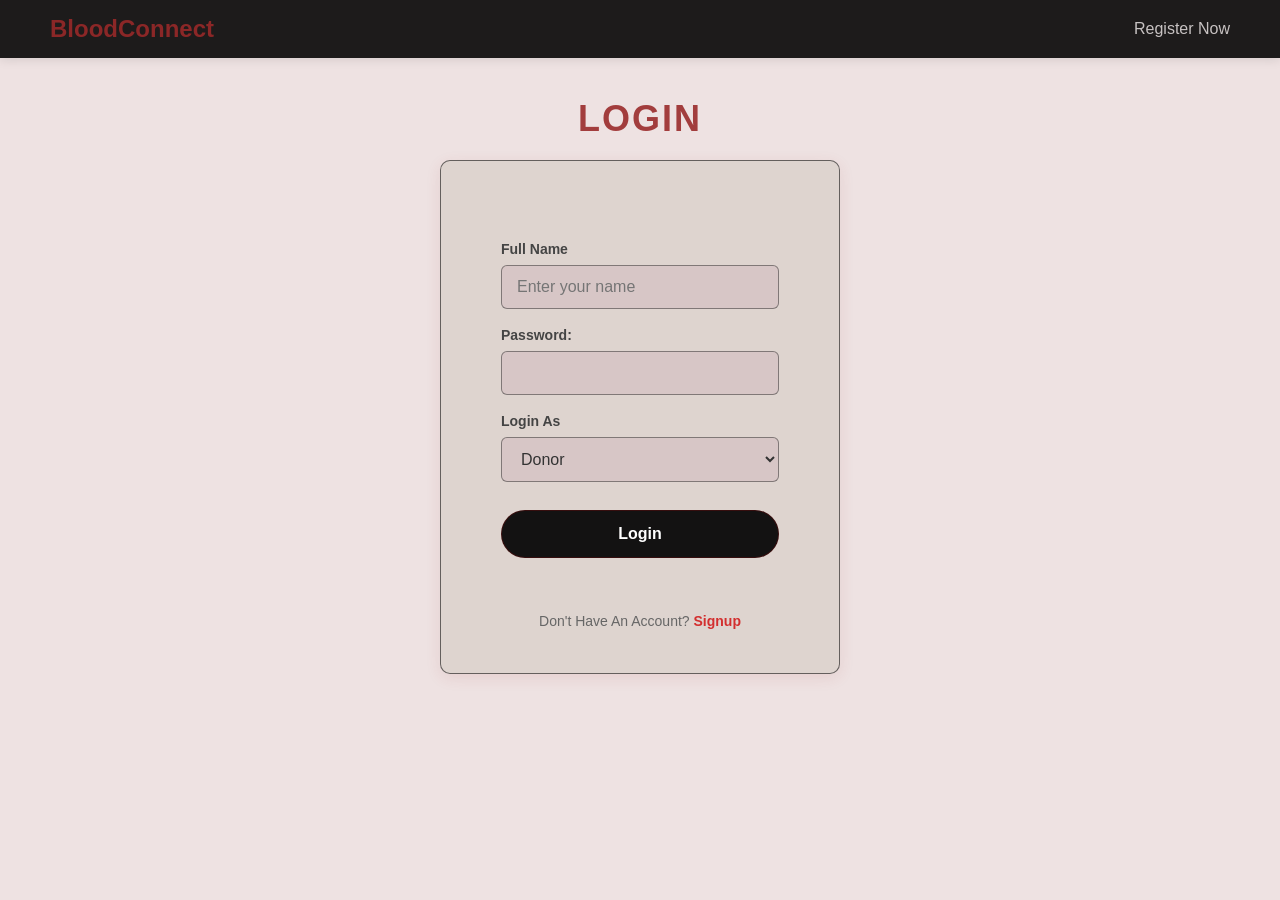
==== login.html @ 4509623e "add admin pannel and signin signup" ====
<!doctype html>
<html lang="en">
<head>
    <meta charset="UTF-8" />
    <meta name="viewport" content="width=device-width, initial-scale=1.0" />
    <title>Login - BloodConnect</title>
    <link href="https://fonts.googleapis.com/css2?family=Inter:wght@700&display=swap" rel="stylesheet">
    <link rel="stylesheet" href="bloodbank.css" />    
</head>
<body>
    
<nav class="navbar">
    <div class="logo">BloodConnect</div>
    <ul>
        <li><a href="register.html">Register Now</a></li>
    </ul>
</nav>

<h1 class="main-heading">Login</h1>

<main>
    <div class="form-container" style="max-width: 400px; padding-top: 50px">
        <!-- Changed action to point to our PHP file and method to POST -->
        <form action="process_login.php" method="POST" class="card" style="padding: 30px">
            <div>
                <label>Full Name</label>
                <input type="text" name="fullname" placeholder="Enter your name" required>
            </div>
            <br>
            <div>
                <label>Password:</label>
                <input type="password" name="password" required>
            </div>
            <br>
            <div>
                <label for="role">Login As</label>
                <select id="role" name="role" required>
                    <option value="Donor">Donor</option>
                    <option value="Acceptor">Acceptor</option>
                    <option value="Admin">Admin</option> <!-- Added this -->
                </select>
            </div>
            <br>
            <button type="submit" name="login_submit">Login</button>
        </form>

        <p class="login-link">
            Don't Have An Account? 
            <a href="register.html">Signup</a>
        </p>
    </div>
</main>

</body>
</html>
---- bloodbank.css ----
/* Reset and Body */
* {
    box-sizing: border-box; /* Crucial: Prevents padding from breaking width */
}

body {
    font-family: 'Segoe UI', sans-serif;
    background-color:#eee2e2;
    margin: 0;
    padding: 0;
}

/* THE MAIN HEADING CSS */
.main-heading {
    text-align: center;
    color: #992828e3;
    font-size: 36px;
    margin-top: 40px;
    margin-bottom: 20px;
    font-weight: 800;
    text-transform: uppercase;
    letter-spacing: 2px;
}

.form-container {
    background-color: #dcd2ccd5;
    padding: 30px;
    border-radius: 10px;
    border: #13121299 1px solid;
    box-shadow: 0 4px 15px rgba(158, 47, 47, 0.1);
    width: 90%;
    max-width: 450px;
    margin: 0 auto 50px auto; 
}

/* Form Elements Styling */
.form-group {
    margin-bottom: 20px;
    text-align: left;
}

label {
    display: block;
    font-weight: 600;
    margin-bottom: 8px;
    color: #444;
    font-size: 14px;
}

/* Unified input and dropdown styling */
input[type="text"],
input[type="password"],
input[type="tel"],
select {
    width: 100%;
    padding: 12px 15px;
    background-color: rgba(214, 197, 197, 0.901);
    border: 1px solid #46434399;
    border-radius: 6px;
    font-size: 16px;
    transition: border-color 0.3s, box-shadow 0.3s;
    color: #333; /* Darker text for better visibility */
    outline: none;
}

input:focus, select:focus {
    border-color: #8835356f;
    box-shadow: 0 0 10px rgba(157, 22, 22, 0.2);
}

/* Big Submit Button */
button[type="submit"] {
    width: 100%; 
    padding: 14px;
    background-color: #131212;
    color: white;
    border: 1px solid #420e0ec7;
    border-radius: 25px;
    font-size: 16px;
    font-weight: bold;
    cursor: pointer;
    transition: background-color 0.3s ease;
    margin-top: 10px;
}

button[type="submit"]:hover {
    background-color: #5f1313c7;
}

/* Navbar */
.navbar {
    background-color: #1d1b1b;
    display: flex;
    justify-content: space-between;
    align-items: center;
    padding: 15px 50px;
    box-shadow: 0 2px 10px rgba(0, 0, 0, 0.1);
}

.logo {
    font-size: 24px;
    font-weight: bold;
    color: #992828e3;
}

.navbar ul {
    list-style: none;
    margin: 0;
    padding: 0;
    display: flex;
    gap: 30px;
}

.navbar ul li a {
    text-decoration: none;
    color: #c7c2c2;
    font-weight: 500;
}

.navbar ul li a:hover {
    color: #992828e3;
}

/* Footer Link */
.login-link {
    text-align: center;
    margin-top: 25px;
    font-size: 14px;
    color: #666;
}

.login-link a {
    color: #d32f2f;
    text-decoration: none;
    font-weight: bold;
}
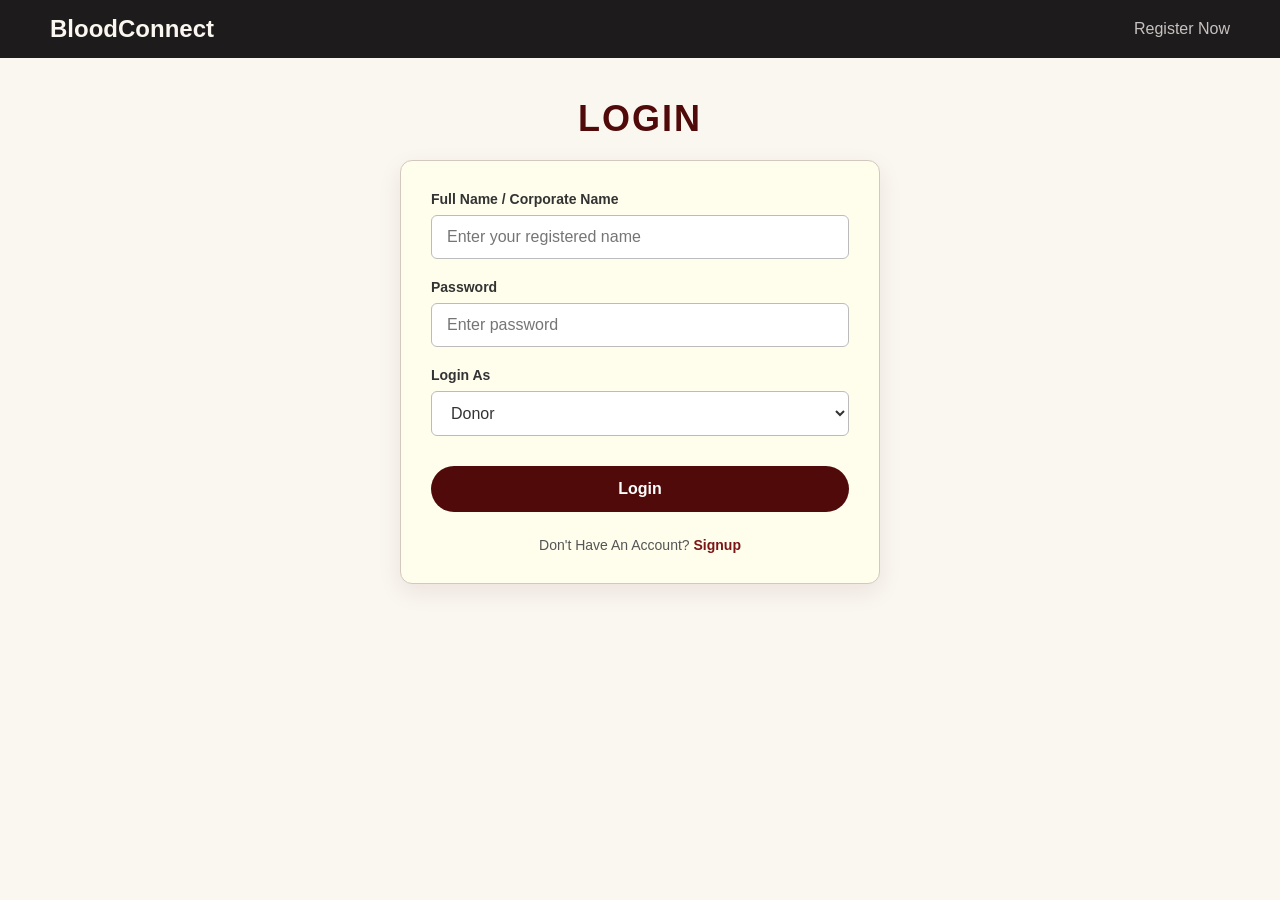
==== commit 84314908: "Add confirm password field and update login form" ====
--- a/login.html
+++ b/login.html
@@ -1,4 +1,4 @@
-<!doctype html>
+<!DOCTYPE html>
 <html lang="en">
 <head>
     <meta charset="UTF-8" />
@@ -19,29 +19,30 @@
 <h1 class="main-heading">Login</h1>
 
 <main>
-    <div class="form-container" style="max-width: 400px; padding-top: 50px">
-        <!-- Changed action to point to our PHP file and method to POST -->
-        <form action="process_login.php" method="POST" class="card" style="padding: 30px">
-            <div>
-                <label>Full Name</label>
-                <input type="text" name="fullname" placeholder="Enter your name" required>
+    <div class="form-container">
+        <form action="process_login.php" method="POST">
+            <div class="form-group">
+                <label>Full Name / Corporate Name</label>
+                <input type="text" name="fullname" placeholder="Enter your registered name" required>
             </div>
-            <br>
-            <div>
-                <label>Password:</label>
-                <input type="password" name="password" required>
+            
+            <div class="form-group">
+                <label>Password</label>
+                <input type="password" name="password" placeholder="Enter password" required>
             </div>
-            <br>
-            <div>
+            
+            <div class="form-group">
                 <label for="role">Login As</label>
                 <select id="role" name="role" required>
                     <option value="Donor">Donor</option>
                     <option value="Acceptor">Acceptor</option>
-                    <option value="Admin">Admin</option> <!-- Added this -->
+                    <option value="Hospital">Hospital / Center</option> <option value="Admin">Admin</option> 
                 </select>
             </div>
-            <br>
-            <button type="submit" name="login_submit">Login</button>
+            
+            <div style="text-align: center;">
+                <button type="submit" name="login_submit" class="submit-btn">Login</button>
+            </div>
         </form>
 
         <p class="login-link">
--- a/bloodbank.css
+++ b/bloodbank.css
@@ -1,39 +1,103 @@
-/* Reset and Body */
+/* Reset and Base Canvas Elements */
 * {
-    box-sizing: border-box; /* Crucial: Prevents padding from breaking width */
-}
-
-body {
-    font-family: 'Segoe UI', sans-serif;
-    background-color:#eee2e2;
+    box-sizing: border-box;
     margin: 0;
     padding: 0;
 }
 
-/* THE MAIN HEADING CSS */
+body {
+    font-family: 'Segoe UI', Tahoma, Geneva, Verdana, sans-serif;
+    background-color: #faf6f0; /* Soft Off-White/Cream Background Canvas */
+    min-height: 100vh;
+}
+
+/* Header Component */
+.navbar {
+    background-color: #1d1b1b;
+    display: flex;
+    justify-content: space-between;
+    align-items: center;
+    padding: 15px 50px;
+}
+
+.logo {
+    font-size: 24px;
+    font-weight: bold;
+    color: #faf6f0;
+}
+
+.navbar ul {
+    list-style: none;
+    display: flex;
+}
+
+.navbar ul li a {
+    text-decoration: none;
+    color: #c7c2c2;
+    font-weight: 500;
+    transition: color 0.2s;
+}
+
+.navbar ul li a:hover {
+    color: #7c1616;
+}
+
+/* Branding Heading */
 .main-heading {
     text-align: center;
-    color: #992828e3;
+    color: #510a0a; /* Dark Blood Crimson */
     font-size: 36px;
-    margin-top: 40px;
-    margin-bottom: 20px;
+    margin: 40px 0 20px 0;
     font-weight: 800;
     text-transform: uppercase;
     letter-spacing: 2px;
 }
 
+/* Centralized Form Container Face */
 .form-container {
-    background-color: #dcd2ccd5;
+    background-color: #fffdec; /* Soft Warm Ivory Sheet */
     padding: 30px;
-    border-radius: 10px;
-    border: #13121299 1px solid;
-    box-shadow: 0 4px 15px rgba(158, 47, 47, 0.1);
-    width: 90%;
-    max-width: 450px;
-    margin: 0 auto 50px auto; 
+    border-radius: 12px;
+    border: 1px solid #d3c8be;
+    box-shadow: 0 8px 24px rgba(81, 10, 10, 0.08);
+    width: 95%;
+    max-width: 480px;
+    margin: 0 auto 50px auto;
 }
 
-/* Form Elements Styling */
+/* Segmented Control Bar Framework Inside Card */
+.role-tab-container {
+    display: flex;
+    background-color: #e3dcd6;
+    border-radius: 8px;
+    padding: 4px;
+    margin-bottom: 25px;
+    border: 1px solid #ccc;
+}
+
+.role-tab {
+    flex: 1;
+    padding: 10px 0;
+    border: none;
+    background: transparent;
+    font-size: 14px;
+    font-weight: 600;
+    color: #555; /* Soft Subtle Charcoal Text */
+    cursor: pointer;
+    transition: all 0.2s ease-in-out;
+    border-radius: 6px;
+    text-align: center;
+}
+
+/* Tab Active Toggle Status Styles */
+.role-tab.active {
+    background-color: #fffdec;
+    color: #7c1616; /* Theme Accent Secondary Red */
+    box-shadow: 0 2px 6px rgba(0, 0, 0, 0.1);
+    font-weight: 700;
+}
+
+/* Standardized Field Spacing Blocks */
 .form-group {
     margin-bottom: 20px;
     text-align: left;
@@ -43,94 +107,60 @@
     display: block;
     font-weight: 600;
     margin-bottom: 8px;
-    color: #444;
+    color: #333; /* Strong Charcoal For Visual Readability */
     font-size: 14px;
 }
 
-/* Unified input and dropdown styling */
+/* Standardized Input Component Matrix */
 input[type="text"],
 input[type="password"],
 input[type="tel"],
 select {
     width: 100%;
     padding: 12px 15px;
-    background-color: rgba(214, 197, 197, 0.901);
-    border: 1px solid #46434399;
+    background-color: #ffffff;
+    border: 1px solid #bbb;
     border-radius: 6px;
     font-size: 16px;
-    transition: border-color 0.3s, box-shadow 0.3s;
-    color: #333; /* Darker text for better visibility */
+    color: #333;
     outline: none;
+    transition: all 0.2s ease;
 }
 
 input:focus, select:focus {
-    border-color: #8835356f;
-    box-shadow: 0 0 10px rgba(157, 22, 22, 0.2);
+    border-color: #7c1616;
+    box-shadow: 0 0 6px rgba(124, 22, 22, 0.25);
 }
 
-/* Big Submit Button */
-button[type="submit"] {
-    width: 100%; 
+/* Theme Uniform Submit Button Control */
+.submit-btn {
+    width: 100%;
     padding: 14px;
-    background-color: #131212;
+    background-color: #510a0a; /* Dark Red */
     color: white;
-    border: 1px solid #420e0ec7;
+    border: none;
     border-radius: 25px;
     font-size: 16px;
     font-weight: bold;
     cursor: pointer;
-    transition: background-color 0.3s ease;
+    transition: background-color 0.2s ease;
     margin-top: 10px;
 }
 
-button[type="submit"]:hover {
-    background-color: #5f1313c7;
+.submit-btn:hover {
+    background-color: #7c1616; /* Lighter Red Hover Accent */
 }
 
-/* Navbar */
-.navbar {
-    background-color: #1d1b1b;
-    display: flex;
-    justify-content: space-between;
-    align-items: center;
-    padding: 15px 50px;
-    box-shadow: 0 2px 10px rgba(0, 0, 0, 0.1);
-}
-
-.logo {
-    font-size: 24px;
-    font-weight: bold;
-    color: #992828e3;
-}
-
-.navbar ul {
-    list-style: none;
-    margin: 0;
-    padding: 0;
-    display: flex;
-    gap: 30px;
-}
-
-.navbar ul li a {
-    text-decoration: none;
-    color: #c7c2c2;
-    font-weight: 500;
-}
-
-.navbar ul li a:hover {
-    color: #992828e3;
-}
-
-/* Footer Link */
+/* Bottom Interface Redirection Elements */
 .login-link {
     text-align: center;
     margin-top: 25px;
     font-size: 14px;
-    color: #666;
+    color: #555;
 }
 
 .login-link a {
-    color: #d32f2f;
+    color: #7c1616;
     text-decoration: none;
     font-weight: bold;
 }
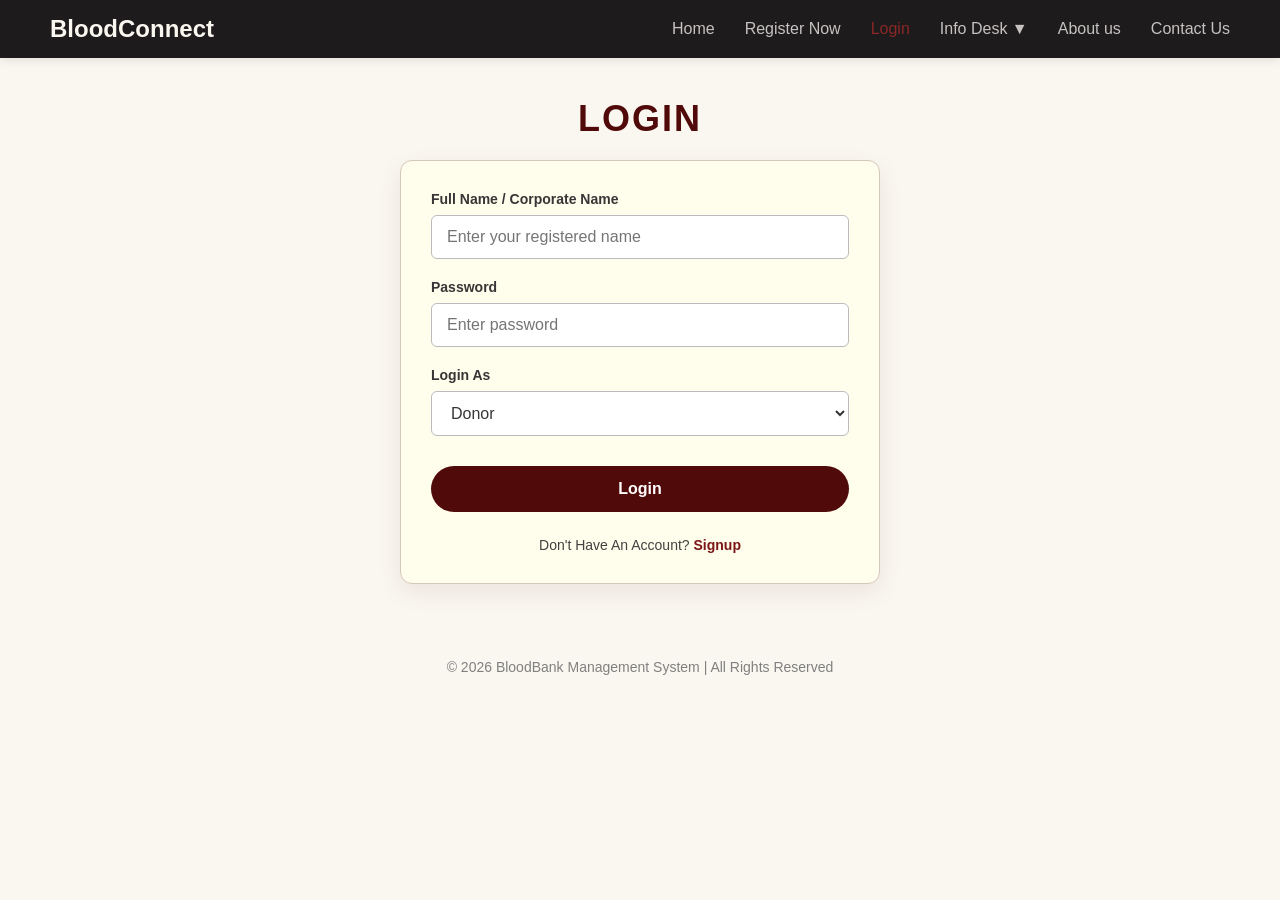
==== commit 2343c167: "Updated contact page" ====
--- a/login.html
+++ b/login.html
@@ -12,7 +12,21 @@
 <nav class="navbar">
     <div class="logo">BloodConnect</div>
     <ul>
+       <li><a href="index.html">Home</a></li>
         <li><a href="register.html">Register Now</a></li>
+        <li><a href="login.html" class="active">Login</a></li>
+        <li class="dropdown">
+    <a href="#">Info Desk ▼</a>
+
+    <ul class="dropdown-menu">
+        <li><a href="guidelines.html">Guidelines for Donors</a></li>
+        <li><a href="requirements.html">Requirements for Donors</a></li>
+    </ul>
+</li>
+
+        <li><a href="about.html">About us</a></li>
+         <li><a href="contact.html">Contact Us</a></li>
+    
     </ul>
 </nav>
 
@@ -52,5 +66,14 @@
     </div>
 </main>
 
+ <footer
+      class="footer"> 
+      <div class="container">
+        <p style="color: grey; text-align: center">
+          &copy; 2026 BloodBank Management System | All Rights Reserved
+        </p>
+      </div>
+      </footer>
+
 </body>
 </html>
--- a/bloodbank.css
+++ b/bloodbank.css
@@ -18,6 +18,8 @@
     justify-content: space-between;
     align-items: center;
     padding: 15px 50px;
+    box-shadow: 0 2px 10px rgba(0, 0, 0, 0.1);
+
 }
 
 .logo {
@@ -29,6 +31,7 @@
 .navbar ul {
     list-style: none;
     display: flex;
+    gap: 30px;
 }
 
 .navbar ul li a {
@@ -41,6 +44,11 @@
 .navbar ul li a:hover {
     color: #7c1616;
 }
+.navbar ul li a.active{
+    color: #992828e3;
+    padding-bottom: 5px;
+}
+
 
 /* Branding Heading */
 .main-heading {
@@ -107,7 +115,7 @@
     display: block;
     font-weight: 600;
     margin-bottom: 8px;
-    color: #333; /* Strong Charcoal For Visual Readability */
+    color: #373535; /* Strong Charcoal For Visual Readability */
     font-size: 14px;
 }
 
@@ -122,9 +130,10 @@
     border: 1px solid #bbb;
     border-radius: 6px;
     font-size: 16px;
-    color: #333;
+    color: #373535;
     outline: none;
     transition: all 0.2s ease;
+   
 }
 
 input:focus, select:focus {
@@ -156,11 +165,152 @@
     text-align: center;
     margin-top: 25px;
     font-size: 14px;
-    color: #555;
+    color: #444141;
 }
 
 .login-link a {
     color: #7c1616;
     text-decoration: none;
     font-weight: bold;
-}+}
+
+.dropdown{
+    position: relative;
+}
+
+/* Hidden Menu */
+.dropdown-menu{
+    display: none;
+    position: absolute;
+    top: 100%;
+    left: 0;
+    background-color: #1d1b1b;
+    min-width: 180px;
+    list-style: none;
+    padding: 0;
+    margin: 0;
+    border-radius: 5px;
+    overflow: hidden;
+}
+/* Dropdown Links */
+.dropdown-menu li a{
+    display: block;
+    padding: 12px 15px;
+    color: #c7c2c2;
+    text-decoration: none;
+}
+
+/* Hover Effect */
+
+
+/* Show Dropdown on Hover */
+.dropdown:hover .dropdown-menu{
+    display: block;
+}
+
+.dropdown-menu{
+    opacity: 0;
+    visibility: hidden;
+    transition: 0.3s;
+}
+
+.dropdown:hover .dropdown-menu{
+    opacity: 1;
+    visibility: visible;
+}
+
+/* Footer */
+
+.footer{
+    
+    color:#8a8a8a;
+    font-size:14px;
+  
+     padding: 25px 0;
+    text-align:center;
+        margin-top:auto;
+}
+  
+ .footer p {
+     color: #8a8a8a;
+ }
+ 
+ /* --- Contact Page --- */
+.container {
+    width: 90%;
+    max-width: 1200px;
+    margin: auto;
+    padding: 0 15px;
+}
+
+.contact-grid {
+    display: grid;
+    grid-template-columns: 1fr 1fr;
+    gap: 50px;
+    padding: 50px 0;
+}
+.contact-info-card {
+    background: #fffdec;
+    padding: 30px;
+    border-radius: 12px;
+    border: 1px solid #333;
+    height: auto
+}
+/* Contact Form Card */
+.card {
+    background: #fffdec;
+    padding: 30px;
+    border-radius: 15px;
+    border: 1px solid #ddd;
+    box-shadow: 0 4px 15px rgba(0,0,0,0.1);
+    width: 100%;
+    max-width: 450px;
+}
+
+.card h3 {
+    margin-bottom: 20px;
+    font-size: 28px;
+    color: #8B0000;
+}
+
+/* Inputs */
+.card input,
+.card textarea {
+    width: 100%;
+    padding: 12px 15px;
+    margin-bottom: 15px;
+    border: 1px solid #706a6a;
+    border-radius: 8px;
+    font-size: 16px;
+    box-sizing: border-box;
+    transition: all 0.3s ease;
+}
+
+/* Focus Effect */
+.card input:focus,
+.card textarea:focus {
+    outline: none;
+    border-color: #c62828;
+    box-shadow: 0 0 8px rgba(198, 40, 40, 0.3);
+}
+
+ 
+/* Submit Button */
+.card button {
+    width: 100%;
+    padding: 12px;
+    background: #570a0a;
+    color: white;
+    border: none;
+    border-radius: 8px;
+    font-size: 18px;
+    cursor: pointer;
+    transition: 0.3s;
+}
+
+.card button:hover {
+    background: #8B0000;
+    transform: translateY(-2px);
+}
+
+
